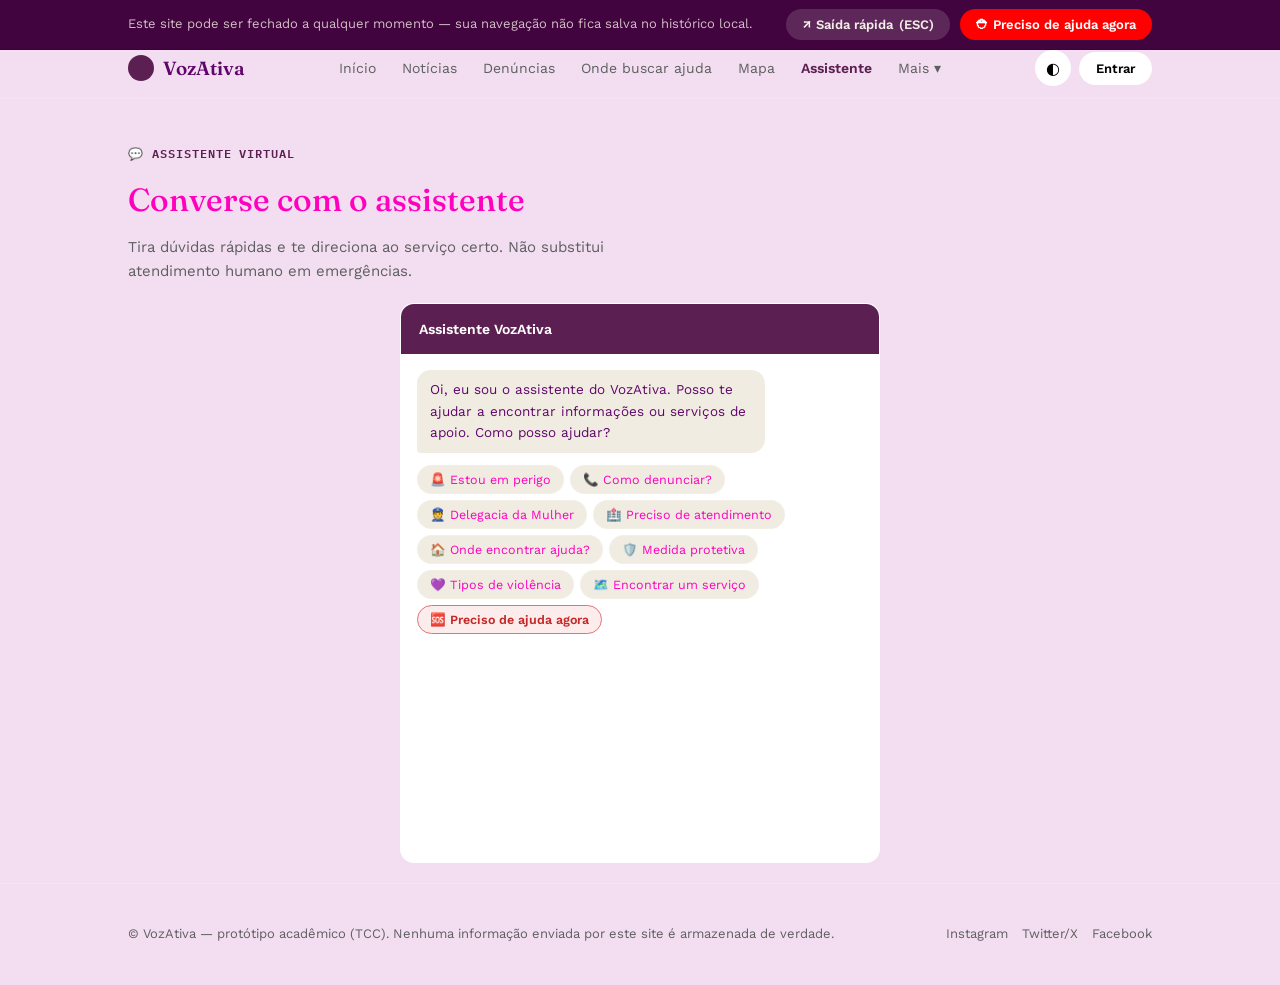
==== assistente.html @ a2886f84 "Primeiro commit precisamos alterar a aba de noticias" ====
<!DOCTYPE html>
<html lang="pt-BR">

<head>
    <meta charset="UTF-8">

    <!-- Aplica o tema salvo ANTES da página desenhar qualquer coisa,
         para não "piscar" no modo claro ao trocar de página. -->
    <script>
        (function () {
            try {
                var tema = localStorage.getItem('theme');
                if (tema === 'dark' || tema === 'light') {
                    document.documentElement.setAttribute('data-theme', tema);
                }
            } catch (e) {}
        })();
    </script>

    <meta name="viewport" content="width=device-width, initial-scale=1.0">

    <title>Assistente — VozAtiva</title>

    <link rel="preconnect" href="https://fonts.googleapis.com">
    <link rel="preconnect" href="https://fonts.gstatic.com" crossorigin>

    <link
        href="https://fonts.googleapis.com/css2?family=Fraunces:ital,opsz,wght@0,9..144,400;0,9..144,500;0,9..144,600;1,9..144,500&family=Work+Sans:wght@400;500;600;700&family=IBM+Plex+Mono:wght@500;600&display=swap"
        rel="stylesheet"
    >

    <link rel="stylesheet" href="css/common.css">
    <link rel="stylesheet" href="css/assistente.css">
</head>


<body data-page="chat">

    <!-- BARRA DE SEGURANÇA -->
    <div class="safety-bar">
        <div class="safety-inner">
            <span class="safety-msg">
                Este site pode ser fechado a qualquer momento —
                sua navegação não fica salva no histórico local.
            </span>
            <div class="safety-actions">
                <button class="btn-exit" type="button" onclick="quickExit()">
                    ↗ Saída rápida
                    <span class="shortcut">(ESC)</span>
                </button>
                <button class="btn-emergency" type="button" onclick="openEmergency()" style="background-color: red;">
                    ⛑ Preciso de ajuda agora
                </button>
            </div>
        </div>
    </div>


    <!-- NAVEGAÇÃO -->
    <nav class="mainnav">
        <div class="nav-inner">

            <div class="brand">
                <span class="brand-mark"></span>
                VozAtiva
            </div>

            <div class="nav-links" id="navLinks">
                <button type="button" data-page="home" onclick="navigateTo('home')">Início</button>
                <button type="button" data-page="noticias" onclick="navigateTo('noticias')">Notícias</button>
                <button type="button" data-page="denuncias" onclick="navigateTo('denuncias')">Denúncias</button>
                <button type="button" data-page="ajuda" onclick="navigateTo('ajuda')">Onde buscar ajuda</button>
                <button type="button" data-page="mapa" onclick="navigateTo('mapa')">Mapa</button>
                <button type="button" data-page="chat" onclick="navigateTo('chat')">Assistente</button>

                <div class="dropdown">
                    <button type="button" onclick="toggleMore(event)">Mais ▾</button>

                    <div class="dropdown-menu hidden" id="moreMenu">
                        <button type="button" data-page="psicologico" onclick="navigateTo('psicologico')">Apoio psicológico</button>
                        <button type="button" data-page="faq" onclick="navigateTo('faq')">Perguntas frequentes</button>
                        <button type="button" data-page="historias" onclick="navigateTo('historias')">Histórias de superação</button>
                        <button type="button" data-page="contatos" onclick="navigateTo('contatos')">Contatos úteis</button>
                        <button type="button" data-page="materiais" onclick="navigateTo('materiais')">Materiais educativos</button>
                        <button type="button" data-page="educacao" onclick="navigateTo('educacao')">Área educacional</button>
                        <button type="button" data-page="estatisticas" onclick="navigateTo('estatisticas')">Estatísticas</button>
                        <button type="button" data-page="campanhas" onclick="navigateTo('campanhas')">Campanhas</button>
                    </div>
                </div>
            </div>

            <div class="nav-right">
                <button class="icon-btn" id="themeBtn" type="button" onclick="toggleTheme()" aria-label="Alternar modo escuro">◐</button>
                <button class="login-btn" type="button" onclick="openLogin()">Entrar</button>
            </div>

        </div>
    </nav>


    <!-- CONTEÚDO PRINCIPAL -->
    <main class="wrap">

        <section id="page-chat" class="page">

            <div class="page-header">
                <span class="eyebrow">💬 Assistente virtual</span>
                <h2>Converse com o assistente</h2>
                <p>
                    Tira dúvidas rápidas e te direciona ao serviço certo. Não substitui
                    atendimento humano em emergências.
                </p>
            </div>


            <div class="chat-section">

                <div class="chat-mock">

                    <div class="chat-head">Assistente VozAtiva</div>

                    <div class="chat-body" id="chatBody">
                        <div class="bubble bot">
                            Oi, eu sou o assistente do VozAtiva. Posso te ajudar a
                            encontrar informações ou serviços de apoio. Como posso ajudar?
                        </div>
                    </div>

                </div>

            </div>

        </section>

    </main>


    <!-- RODAPÉ -->
    <footer>
        <div class="wrap foot-grid">
            <div>
                © VozAtiva — protótipo acadêmico (TCC).
                Nenhuma informação enviada por este site é armazenada de verdade.
            </div>
            <div class="social-links">
                <span>Instagram</span>
                <span>Twitter/X</span>
                <span>Facebook</span>
            </div>
        </div>
    </footer>


    <!-- MODAL DE EMERGÊNCIA -->
    <div id="emergencyModal" class="modal-overlay hidden">
        <div class="modal-box">
            <h3>Precisa de ajuda agora?</h3>
            <p>
                Se você está em perigo imediato, ligue para um dos números abaixo.
                É gratuito e funciona 24 horas.
            </p>

            <div class="hotline-row modal-hotlines">
                <div class="hotline">
                    <div class="num">190</div>
                    <div class="lbl">Polícia</div>
                </div>
                <div class="hotline">
                    <div class="num">180</div>
                    <div class="lbl">Central da Mulher</div>
                </div>
            </div>

            <button class="modal-close" type="button" onclick="closeModal('emergencyModal')">Fechar</button>
        </div>
    </div>


    <!-- MODAL DE LOGIN -->
    <div id="loginModal" class="modal-overlay hidden">
        <div class="modal-box">
            <h3>Entrar</h3>
            <p>
                Área do usuário — protótipo. Login permitiria salvar materiais
                favoritos e comentar nas notícias.
            </p>

            <div class="form-row">
                <label for="loginEmail">E-mail</label>
                <input id="loginEmail" type="email" placeholder="seu@email.com">
            </div>

            <div class="form-row">
                <label for="loginSenha">Senha</label>
                <input id="loginSenha" type="password" placeholder="••••••••">
            </div>

            <button class="modal-close" type="button" onclick="closeModal('loginModal')">Entrar</button>
        </div>
    </div>


    <script src="js/common.js"></script>
    <script src="js/assistente.js"></script>

</body>

</html>
---- css/common.css ----
:root{
  --ink:#ff00bf;
  --paper:#f3ddf0;
  --paper-2:#F1ECE1;
  --card:#FFFFFF;
  --teal:#5c1f51;
  --teal-deep:#42043e;
  --teal-tint:#E4F0EB;
  --amber:#ff00bf;
  --amber-tint:#F8ECD8;
  --brick:#A6332B;
  --brick-tint:#F6E2DF;
  --violet:#6B4E8E;
  --violet-tint:#ECE6F3;
  --line:rgba(255, 255, 255, 0.14);
  --text-soft:rgba(22,36,28,0.68);
  --text-faint:rgba(22,36,28,0.48);
  --radius:14px;
  --font-display:'Fraunces',serif;
  --font-body:'Work Sans',sans-serif;
  --font-mono:'IBM Plex Mono',monospace;
}

[data-theme="dark"]{
  --ink:#F3EFE6;
  --paper:#12201A;
  --paper-2:#0D1712;
  --card:#182A22;
  --teal:#ac22d5;
  --teal-deep:#5f056b;
  --teal-tint:#1B3A31;
  --amber:#bc0000;
  --amber-tint:#3A2E17;
  --brick:#E58079;
  --brick-tint:#3A1E1B;
  --violet:#B7A0D6;
  --violet-tint:#2C2440;
  --line:rgba(243,239,230,0.14);
  --text-soft:rgba(243,239,230,0.68);
  --text-faint:rgba(243,239,230,0.48);
}

*{box-sizing:border-box;}
html{scroll-behavior:smooth;}

body{
  margin:0;
  background:var(--paper);
  color:#5f056b;
  font-family:var(--font-body);
  line-height:1.6;
  transition:background .25s ease,color .25s ease;
  padding-top:96px;
}

h1,h2,h3,h4{
  font-family:var(--font-display);
  font-weight:500;
  margin:0;
  color:var(--ink);
}

p{margin:0;}
a{color:inherit;}
button{font-family:var(--font-body);cursor:pointer;}

.eyebrow{
  font-family:var(--font-mono);
  font-size:12px;
  letter-spacing:.08em;
  text-transform:uppercase;
  color:var(--teal);
  font-weight:600;
}

.wrap{max-width:1080px;margin:0 auto;padding:0 28px;}
.hidden{display:none !important;}

/* ============ BOTÕES GENÉRICOS ============ */
.btn-primary{
  background:var(--teal);
  color:#fff;
  border:none;
  border-radius:999px;
  padding:13px 24px;
  font-size:15px;
  font-weight:600;
}

.btn-secondary{
  background:transparent;
  color:var(--ink);
  border:1px solid var(--line);
  border-radius:999px;
  padding:13px 24px;
  font-size:15px;
  font-weight:600;
}

.chip-btn{
  border:1px solid var(--line);
  background:transparent;
  border-radius:999px;
  padding:5px 11px;
  font-size:12px;
  color:var(--text-soft);
}

/* ============ SAFETY BAR ============ */
.safety-bar{
  position:fixed;
  top:0;left:0;right:0;
  z-index:1000;
  background:var(--teal-deep);
  color:#F3EFE6;
  border-bottom:1px solid rgba(0,0,0,0.15);
}
.safety-inner{
  max-width:1080px;
  margin:0 auto;
  padding:9px 28px;
  display:flex;
  align-items:center;
  justify-content:space-between;
  gap:12px;
  flex-wrap:wrap;
}
.safety-msg{font-size:13px;color:rgba(243,239,230,0.8);}
.safety-actions{display:flex;gap:10px;}

.btn-exit,.btn-emergency{
  border:none;
  border-radius:999px;
  padding:8px 16px;
  font-size:13px;
  font-weight:600;
  display:inline-flex;
  align-items:center;
  gap:6px;
}
.btn-exit{background:rgba(255,255,255,0.14);color:#F3EFE6;}
.btn-exit:hover{background:rgba(255,255,255,0.24);}
.btn-emergency{background:var(--brick);color:#fff;}
.btn-emergency:hover{background:#8f2a23;}

/* ============ MAIN NAV ============ */
.mainnav{
  position:fixed;
  top:38px;left:0;right:0;
  z-index:999;
  background:var(--paper);
  border-bottom:1px solid var(--line);
}

.nav-inner{
  max-width:1080px;
  margin:0 auto;
  padding:12px 28px;
  display:flex;
  align-items:center;
  justify-content:space-between;
  gap:16px;
}

.brand{
  display:flex;
  align-items:center;
  gap:9px;
  font-family:var(--font-display);
  font-size:19px;
  font-weight:600;
}

.brand-mark{
  width:26px;height:26px;
  border-radius:50%;
  background:var(--teal);
  flex-shrink:0;
}

.nav-links{display:flex;gap:4px;flex-wrap:wrap;}

.nav-links button{
  background:none;
  border:none;
  font-size:14px;
  color:var(--text-soft);
  padding:8px 11px;
  border-radius:8px;
}
.nav-links button:hover{background:var(--teal-tint);color:var(--teal);}
.nav-links button.active{color:var(--teal);font-weight:600;}

.nav-right{display:flex;align-items:center;gap:8px;}

.icon-btn{
  width:36px;height:36px;
  border-radius:50%;
  border:1px solid var(--line);
  background:var(--card);
  display:flex;
  align-items:center;
  justify-content:center;
  font-size:16px;
}

.login-btn{
  border:1px solid var(--line);
  background:var(--card);
  border-radius:999px;
  padding:8px 16px;
  font-size:13px;
  font-weight:600;
}

.dropdown{position:relative;}
.dropdown-menu{
  position:absolute;
  top:calc(100% + 8px);
  left:0;
  background:var(--card);
  border:1px solid var(--line);
  border-radius:12px;
  padding:6px;
  min-width:200px;
  box-shadow:0 12px 28px rgba(0,0,0,0.12);
}
.dropdown-menu button{display:block;width:100%;text-align:left;}

/* ============ GRID / CARD GENÉRICOS ============ */
.grid{display:grid;gap:18px;}
.grid-4{grid-template-columns:repeat(4,1fr);}
.grid-3{grid-template-columns:repeat(3,1fr);}
.grid-2{grid-template-columns:repeat(2,1fr);}

.card{
  background:var(--card);
  border:1px solid var(--line);
  border-radius:var(--radius);
  padding:22px;
}

/* ============ CABEÇALHO DE PÁGINAS INTERNAS ============ */
.page-header{padding:44px 0 8px;}
.page-header h2{font-size:32px;margin:8px 0 10px;}
.page-header p{color:var(--text-soft);max-width:62ch;font-size:15px;}
.page-grid{margin-top:24px;}
.page-top{margin-top:12px;}
.section-top{margin-top:32px;}

/* ============ HOTLINES (usado em Denúncias e Contatos) ============ */
.hotline-row{display:flex;gap:14px;flex-wrap:wrap;margin-top:18px;}
.hotline{
  background:var(--card);
  border:1px solid var(--line);
  border-radius:12px;
  padding:16px 20px;
  min-width:150px;
}
.hotline .num{
  font-family:var(--font-mono);
  font-size:22px;
  font-weight:600;
  color:var(--teal);
}
.hotline .lbl{font-size:12.5px;color:var(--text-soft);margin-top:4px;}

/* ============ FORM-ROW (usado no modal de Login e no form de Denúncias) ============ */
.form-row{margin-bottom:16px;}
.form-row label{display:block;font-size:13px;font-weight:600;margin-bottom:6px;}
.form-row input,
.form-row select,
.form-row textarea{
  width:100%;
  border:1px solid var(--line);
  border-radius:9px;
  padding:11px 13px;
  background:var(--paper);
  color:var(--ink);
  font-family:var(--font-body);
  font-size:14px;
}
.form-row textarea{resize:vertical;min-height:100px;}
.checkbox-label{display:flex;align-items:center;gap:8px;font-weight:400 !important;}

/* ============ FOOTER ============ */
footer{border-top:1px solid var(--line);padding:40px 0;margin-top:20px;}
.foot-grid{
  display:flex;
  justify-content:space-between;
  flex-wrap:wrap;
  gap:24px;
  font-size:13px;
  color:var(--text-soft);
}
.social-links{display:flex;gap:14px;}

/* ============ MODAL (emergência / login) ============ */
.modal-overlay{
  position:fixed;
  inset:0;
  background:rgba(0,0,0,0.5);
  z-index:2000;
  display:flex;
  align-items:center;
  justify-content:center;
  padding:20px;
}
.modal-box{
  background:var(--card);
  border-radius:16px;
  padding:28px;
  max-width:420px;
  width:100%;
}
.modal-box h3{font-size:20px;margin-bottom:10px;}
.modal-box p{font-size:13.5px;color:var(--text-soft);margin-bottom:16px;}
.modal-close{
  border:none;
  background:var(--teal);
  color:#fff;
  border-radius:999px;
  padding:10px 20px;
  font-weight:600;
  font-size:13.5px;
}
.modal-hotlines{margin-top:0;}

/* ============ RESPONSIVIDADE ============ */
@media (max-width: 820px) {
  .hero-grid{grid-template-columns:1fr;}
  .grid-4{grid-template-columns:repeat(2,1fr);}
  .grid-3{grid-template-columns:repeat(2,1fr);}
  .nav-links{display:none;}
  body{padding-top:118px;}
}

@media (max-width: 520px) {
  .grid-4,.grid-3,.grid-2{grid-template-columns:1fr;}
  .hero h1{font-size:32px;}
  .comment-form{flex-direction:column;}
  .comment-form button{width:100%;}
  .map-search{flex-direction:column;}
  .map-search button{padding:11px 20px;}
  .alert-box{flex-direction:column;}
}
---- css/assistente.css ----
/* ============ CHAT ============ */
.chat-section{
  margin-top:12px;
  display:flex;
  justify-content:center;   /* centraliza o chat na página */
}

.chat-mock{
  background:var(--card);
  border:1px solid var(--line);
  border-radius:var(--radius);
  width:100%;
  max-width:480px;
  margin:0 auto;
  display:flex;
  flex-direction:column;
  height:560px;              /* altura fixa: a página não cresce mais */
  overflow:hidden;
}

.chat-head{
  background:var(--teal);
  color:#fff;
  padding:14px 18px;
  font-weight:600;
  font-size:14px;
  flex-shrink:0;
}

.chat-body{
  padding:16px;
  display:flex;
  flex-direction:column;
  gap:10px;
  flex:1;                    /* ocupa o espaço restante dentro da altura fixa */
  overflow-y:auto;           /* só aqui rola, não a página inteira */
  scroll-behavior:smooth;
}

/* barra de rolagem discreta (opcional) */
.chat-body::-webkit-scrollbar{ width:6px; }
.chat-body::-webkit-scrollbar-thumb{ background:var(--line); border-radius:3px; }

.bubble{
  max-width:78%;
  padding:9px 13px;
  border-radius:14px;
  font-size:13.5px;
  animation:bubbleIn .25s ease;
}

@keyframes bubbleIn{
  from{ opacity:0; transform:translateY(8px); }
  to{ opacity:1; transform:translateY(0); }
}

.bubble.bot{
  background:var(--paper-2);
  align-self:flex-start;
  border-bottom-left-radius:4px;
}
.bubble.user{
  background:var(--teal-tint);
  color:var(--teal-deep);
  align-self:flex-end;
  border-bottom-right-radius:4px;
}

/* botões de resposta rápida */
.quick-replies{
  display:flex;
  flex-wrap:wrap;
  gap:6px;
  padding-top:2px;
}

.quick-reply-btn{
  border:1px solid var(--line);
  background:var(--paper-2);
  color:var(--ink);
  border-radius:999px;
  padding:6px 12px;
  font-size:12.5px;
  cursor:pointer;
  transition:background .15s ease, border-color .15s ease;
}
.quick-reply-btn:hover{
  background:var(--teal-tint);
  border-color:var(--teal);
}

.quick-reply-emergencia{
  background:#fdecec;
  border-color:#e57373;
  color:#c62828;
  font-weight:600;
}
.quick-reply-emergencia:hover{
  background:#fbd6d6;
}

/* botões de ação dentro das respostas do bot (ex: "Abrir mapa") */
.chat-action-btn{
  display:inline-block;
  margin:6px 6px 0 0;
  border:none;
  background:var(--teal);
  color:#fff;
  border-radius:8px;
  padding:6px 12px;
  font-size:12.5px;
  font-weight:600;
  cursor:pointer;
}
.chat-action-btn:hover{
  filter:brightness(0.95);
}

.chat-input{
  display:flex;
  border-top:1px solid var(--line);
  flex-shrink:0;
}

.chat-input input{
  flex:1;
  border:none;
  padding:12px 16px;
  font-size:13.5px;
  background:transparent;
  color:var(--ink);
}

.chat-input button{
  border:none;
  background:transparent;
  color:var(--teal);
  font-weight:600;
  padding:0 16px;
}
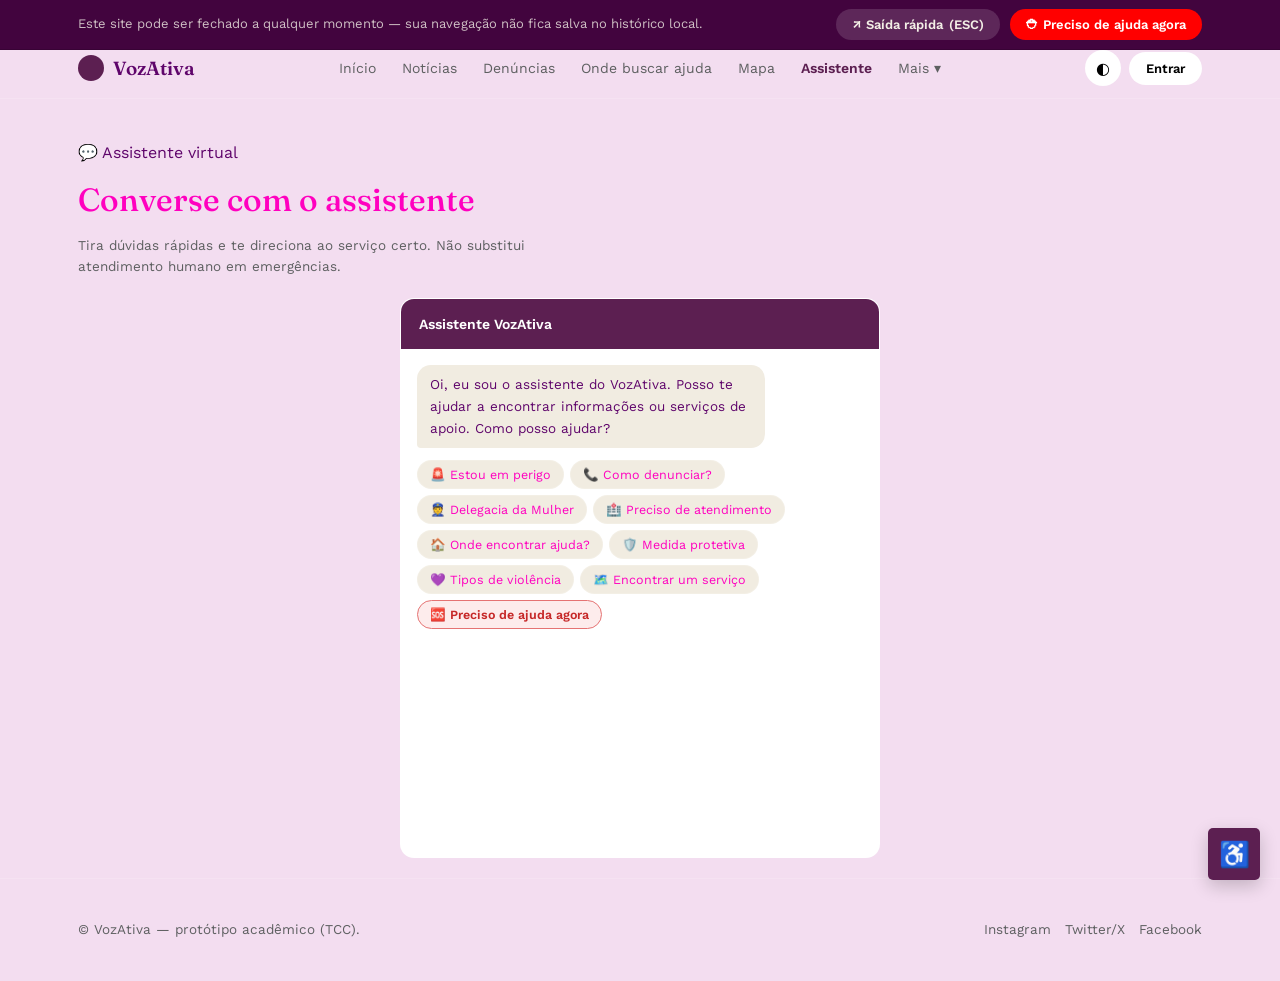
==== commit 9adc81b1: "fizemos QUASE tudo... rs AAAAAAAAAAAAAAAAAAAAAAAAAAAAAAAAAAAAAAAAAAAAAAAAAAAAAAAAAAAAAAAAAAAAAAAAAAA" ====
--- a/assistente.html
+++ b/assistente.html
@@ -31,6 +31,7 @@
 
     <link rel="stylesheet" href="css/common.css">
     <link rel="stylesheet" href="css/assistente.css">
+    <link rel="stylesheet" href="css/acessibilidade.css">
 </head>
 
 
@@ -140,7 +141,7 @@
         <div class="wrap foot-grid">
             <div>
                 © VozAtiva — protótipo acadêmico (TCC).
-                Nenhuma informação enviada por este site é armazenada de verdade.
+                
             </div>
             <div class="social-links">
                 <span>Instagram</span>
@@ -199,9 +200,33 @@
         </div>
     </div>
 
+    <!-- =====================================================
+     VLIBRAS
+===================================================== -->
+
+<div vw class="enabled">
+
+    <div vw-access-button class="active"></div>
+
+    <div vw-plugin-wrapper>
+
+        <div class="vw-plugin-top-wrapper"></div>
+
+    </div>
+
+</div>
+
+<script src="https://vlibras.gov.br/app/vlibras-plugin.js"></script>
+
+<script>
+    new window.VLibras.Widget(
+        "https://vlibras.gov.br/app"
+    );
+</script>
 
     <script src="js/common.js"></script>
     <script src="js/assistente.js"></script>
+    <script src="js/acessibilidade.js"></script>
 
 </body>
 
--- a/css/common.css
+++ b/css/common.css
@@ -1,346 +1,1626 @@
-:root{
-  --ink:#ff00bf;
-  --paper:#f3ddf0;
-  --paper-2:#F1ECE1;
-  --card:#FFFFFF;
-  --teal:#5c1f51;
-  --teal-deep:#42043e;
-  --teal-tint:#E4F0EB;
-  --amber:#ff00bf;
-  --amber-tint:#F8ECD8;
-  --brick:#A6332B;
-  --brick-tint:#F6E2DF;
-  --violet:#6B4E8E;
-  --violet-tint:#ECE6F3;
-  --line:rgba(255, 255, 255, 0.14);
-  --text-soft:rgba(22,36,28,0.68);
-  --text-faint:rgba(22,36,28,0.48);
-  --radius:14px;
-  --font-display:'Fraunces',serif;
-  --font-body:'Work Sans',sans-serif;
-  --font-mono:'IBM Plex Mono',monospace;
-}
-
-[data-theme="dark"]{
-  --ink:#F3EFE6;
-  --paper:#12201A;
-  --paper-2:#0D1712;
-  --card:#182A22;
-  --teal:#ac22d5;
-  --teal-deep:#5f056b;
-  --teal-tint:#1B3A31;
-  --amber:#bc0000;
-  --amber-tint:#3A2E17;
-  --brick:#E58079;
-  --brick-tint:#3A1E1B;
-  --violet:#B7A0D6;
-  --violet-tint:#2C2440;
-  --line:rgba(243,239,230,0.14);
-  --text-soft:rgba(243,239,230,0.68);
-  --text-faint:rgba(243,239,230,0.48);
-}
-
-*{box-sizing:border-box;}
-html{scroll-behavior:smooth;}
-
-body{
-  margin:0;
-  background:var(--paper);
-  color:#5f056b;
-  font-family:var(--font-body);
-  line-height:1.6;
-  transition:background .25s ease,color .25s ease;
-  padding-top:96px;
-}
-
-h1,h2,h3,h4{
-  font-family:var(--font-display);
-  font-weight:500;
-  margin:0;
-  color:var(--ink);
-}
-
-p{margin:0;}
-a{color:inherit;}
-button{font-family:var(--font-body);cursor:pointer;}
-
-.eyebrow{
-  font-family:var(--font-mono);
-  font-size:12px;
-  letter-spacing:.08em;
-  text-transform:uppercase;
-  color:var(--teal);
-  font-weight:600;
-}
-
-.wrap{max-width:1080px;margin:0 auto;padding:0 28px;}
-.hidden{display:none !important;}
-
-/* ============ BOTÕES GENÉRICOS ============ */
-.btn-primary{
-  background:var(--teal);
-  color:#fff;
-  border:none;
-  border-radius:999px;
-  padding:13px 24px;
-  font-size:15px;
-  font-weight:600;
-}
-
-.btn-secondary{
-  background:transparent;
-  color:var(--ink);
-  border:1px solid var(--line);
-  border-radius:999px;
-  padding:13px 24px;
-  font-size:15px;
-  font-weight:600;
-}
-
-.chip-btn{
-  border:1px solid var(--line);
-  background:transparent;
-  border-radius:999px;
-  padding:5px 11px;
-  font-size:12px;
-  color:var(--text-soft);
-}
-
-/* ============ SAFETY BAR ============ */
-.safety-bar{
-  position:fixed;
-  top:0;left:0;right:0;
-  z-index:1000;
-  background:var(--teal-deep);
-  color:#F3EFE6;
-  border-bottom:1px solid rgba(0,0,0,0.15);
-}
-.safety-inner{
-  max-width:1080px;
-  margin:0 auto;
-  padding:9px 28px;
-  display:flex;
-  align-items:center;
-  justify-content:space-between;
-  gap:12px;
-  flex-wrap:wrap;
-}
-.safety-msg{font-size:13px;color:rgba(243,239,230,0.8);}
-.safety-actions{display:flex;gap:10px;}
-
-.btn-exit,.btn-emergency{
-  border:none;
-  border-radius:999px;
-  padding:8px 16px;
-  font-size:13px;
-  font-weight:600;
-  display:inline-flex;
-  align-items:center;
-  gap:6px;
-}
-.btn-exit{background:rgba(255,255,255,0.14);color:#F3EFE6;}
-.btn-exit:hover{background:rgba(255,255,255,0.24);}
-.btn-emergency{background:var(--brick);color:#fff;}
-.btn-emergency:hover{background:#8f2a23;}
-
-/* ============ MAIN NAV ============ */
-.mainnav{
-  position:fixed;
-  top:38px;left:0;right:0;
-  z-index:999;
-  background:var(--paper);
-  border-bottom:1px solid var(--line);
-}
-
-.nav-inner{
-  max-width:1080px;
-  margin:0 auto;
-  padding:12px 28px;
-  display:flex;
-  align-items:center;
-  justify-content:space-between;
-  gap:16px;
-}
-
-.brand{
-  display:flex;
-  align-items:center;
-  gap:9px;
-  font-family:var(--font-display);
-  font-size:19px;
-  font-weight:600;
-}
-
-.brand-mark{
-  width:26px;height:26px;
-  border-radius:50%;
-  background:var(--teal);
-  flex-shrink:0;
-}
-
-.nav-links{display:flex;gap:4px;flex-wrap:wrap;}
-
-.nav-links button{
-  background:none;
-  border:none;
-  font-size:14px;
-  color:var(--text-soft);
-  padding:8px 11px;
-  border-radius:8px;
-}
-.nav-links button:hover{background:var(--teal-tint);color:var(--teal);}
-.nav-links button.active{color:var(--teal);font-weight:600;}
-
-.nav-right{display:flex;align-items:center;gap:8px;}
-
-.icon-btn{
-  width:36px;height:36px;
-  border-radius:50%;
-  border:1px solid var(--line);
-  background:var(--card);
-  display:flex;
-  align-items:center;
-  justify-content:center;
-  font-size:16px;
-}
-
-.login-btn{
-  border:1px solid var(--line);
-  background:var(--card);
-  border-radius:999px;
-  padding:8px 16px;
-  font-size:13px;
-  font-weight:600;
-}
-
-.dropdown{position:relative;}
-.dropdown-menu{
-  position:absolute;
-  top:calc(100% + 8px);
-  left:0;
-  background:var(--card);
-  border:1px solid var(--line);
-  border-radius:12px;
-  padding:6px;
-  min-width:200px;
-  box-shadow:0 12px 28px rgba(0,0,0,0.12);
-}
-.dropdown-menu button{display:block;width:100%;text-align:left;}
-
-/* ============ GRID / CARD GENÉRICOS ============ */
-.grid{display:grid;gap:18px;}
-.grid-4{grid-template-columns:repeat(4,1fr);}
-.grid-3{grid-template-columns:repeat(3,1fr);}
-.grid-2{grid-template-columns:repeat(2,1fr);}
-
-.card{
-  background:var(--card);
-  border:1px solid var(--line);
-  border-radius:var(--radius);
-  padding:22px;
-}
-
-/* ============ CABEÇALHO DE PÁGINAS INTERNAS ============ */
-.page-header{padding:44px 0 8px;}
-.page-header h2{font-size:32px;margin:8px 0 10px;}
-.page-header p{color:var(--text-soft);max-width:62ch;font-size:15px;}
-.page-grid{margin-top:24px;}
-.page-top{margin-top:12px;}
-.section-top{margin-top:32px;}
-
-/* ============ HOTLINES (usado em Denúncias e Contatos) ============ */
-.hotline-row{display:flex;gap:14px;flex-wrap:wrap;margin-top:18px;}
-.hotline{
-  background:var(--card);
-  border:1px solid var(--line);
-  border-radius:12px;
-  padding:16px 20px;
-  min-width:150px;
-}
-.hotline .num{
-  font-family:var(--font-mono);
-  font-size:22px;
-  font-weight:600;
-  color:var(--teal);
-}
-.hotline .lbl{font-size:12.5px;color:var(--text-soft);margin-top:4px;}
-
-/* ============ FORM-ROW (usado no modal de Login e no form de Denúncias) ============ */
-.form-row{margin-bottom:16px;}
-.form-row label{display:block;font-size:13px;font-weight:600;margin-bottom:6px;}
+/* =====================================================
+   VARIÁVEIS
+===================================================== */
+
+:root {
+  --ink: #ff00bf;
+  --paper: #f3ddf0;
+  --paper-2: #F1ECE1;
+  --card: #FFFFFF;
+
+  --teal: #5c1f51;
+  --teal-deep: #42043e;
+  --teal-tint: #E4F0EB;
+
+  --amber: #ff00bf;
+  --amber-tint: #F8ECD8;
+
+  --brick: #A6332B;
+  --brick-tint: #F6E2DF;
+
+  --violet: #6B4E8E;
+  --violet-tint: #ECE6F3;
+
+  --line: rgba(255, 255, 255, 0.14);
+
+  --text-soft: rgba(22, 36, 28, 0.68);
+  --text-faint: rgba(22, 36, 28, 0.48);
+
+  --radius: 14px;
+
+  --font-display: 'Fraunces', serif;
+  --font-body: 'Work Sans', sans-serif;
+  --font-mono: 'IBM Plex Mono', monospace;
+}
+
+
+/* =====================================================
+ TEMA ESCURO
+===================================================== */
+
+[data-theme="dark"] {
+  --ink: #F3EFE6;
+  --paper: #12201A;
+  --paper-2: #0D1712;
+  --card: #182A22;
+
+  --teal: #ac22d5;
+  --teal-deep: #5f056b;
+  --teal-tint: #1B3A31;
+
+  --amber: #bc0000;
+  --amber-tint: #3A2E17;
+
+  --brick: #E58079;
+  --brick-tint: #3A1E1B;
+
+  --violet: #B7A0D6;
+  --violet-tint: #2C2440;
+
+  --line: rgba(243, 239, 230, 0.14);
+
+  --text-soft: rgba(243, 239, 230, 0.68);
+  --text-faint: rgba(243, 239, 230, 0.48);
+}
+
+
+/* =====================================================
+ RESET
+===================================================== */
+
+* {
+  box-sizing: border-box;
+}
+
+html {
+  scroll-behavior: smooth;
+  max-width: 100%;
+  overflow-x: hidden;
+}
+
+body {
+  margin: 0;
+
+  background: var(--paper);
+  color: #5f056b;
+
+  font-family: var(--font-body);
+  line-height: 1.6;
+
+  transition:
+      background 0.25s ease,
+      color 0.25s ease;
+
+  max-width: 100%;
+  overflow-x: hidden;
+
+  /*
+     Não usamos mais padding-top fixo porque
+     a barra de segurança e o menu ficam no fluxo
+     da página em telas menores.
+  */
+  padding-top: 96px;
+}
+
+
+h1,
+h2,
+h3,
+h4 {
+  font-family: var(--font-display);
+  font-weight: 500;
+  margin: 0;
+  color: var(--ink);
+}
+
+p {
+  margin: 0;
+}
+
+a {
+  color: inherit;
+}
+
+button {
+  font-family: var(--font-body);
+  cursor: pointer;
+}
+
+
+/* =====================================================
+ CLASSE HIDDEN
+===================================================== */
+
+.hidden {
+  display: none !important;
+}
+
+
+/* =====================================================
+ CONTAINER
+===================================================== */
+
+.wrap {
+  width: min(1180px, calc(100% - 40px));
+  max-width: 1180px;
+
+  margin: 0 auto;
+
+  padding: 0 28px;
+}
+
+
+/* =====================================================
+ BOTÕES GENÉRICOS
+===================================================== */
+
+.btn-primary {
+  background: var(--teal);
+  color: #fff;
+
+  border: none;
+  border-radius: 999px;
+
+  padding: 13px 24px;
+
+  font-size: 15px;
+  font-weight: 600;
+}
+
+
+.btn-secondary {
+  background: transparent;
+  color: var(--ink);
+
+  border: 1px solid var(--line);
+  border-radius: 999px;
+
+  padding: 13px 24px;
+
+  font-size: 15px;
+  font-weight: 600;
+}
+
+
+.chip-btn {
+  border: 1px solid var(--line);
+
+  background: transparent;
+
+  border-radius: 999px;
+
+  padding: 5px 11px;
+
+  font-size: 12px;
+
+  color: var(--text-soft);
+}
+
+
+/* =====================================================
+ SAFETY BAR
+===================================================== */
+
+.safety-bar {
+  /*
+     Em telas grandes continua fixa no topo.
+  */
+  position: fixed;
+
+  top: 0;
+  left: 0;
+  right: 0;
+
+  z-index: 1000;
+
+  background: var(--teal-deep);
+
+  color: #F3EFE6;
+
+  border-bottom: 1px solid rgba(0, 0, 0, 0.15);
+}
+
+
+.safety-inner {
+  width: min(1180px, calc(100% - 40px));
+
+  max-width: 1180px;
+
+  margin: 0 auto;
+
+  padding: 9px 28px;
+
+  display: flex;
+
+  align-items: center;
+
+  justify-content: space-between;
+
+  gap: 12px;
+
+  flex-wrap: wrap;
+}
+
+
+.safety-msg {
+  font-size: 13px;
+
+  color: rgba(243, 239, 230, 0.8);
+}
+
+
+.safety-actions {
+  display: flex;
+
+  gap: 10px;
+
+  flex-shrink: 0;
+}
+
+
+/* =====================================================
+ BOTÕES DA SAFETY BAR
+===================================================== */
+
+.btn-exit,
+.btn-emergency {
+  border: none;
+
+  border-radius: 999px;
+
+  padding: 8px 16px;
+
+  font-size: 13px;
+
+  font-weight: 600;
+
+  display: inline-flex;
+
+  align-items: center;
+
+  justify-content: center;
+
+  gap: 6px;
+}
+
+
+.btn-exit {
+  background: rgba(255, 255, 255, 0.14);
+
+  color: #F3EFE6;
+}
+
+
+.btn-exit:hover {
+  background: rgba(255, 255, 255, 0.24);
+}
+
+
+.btn-emergency {
+  background: var(--brick);
+
+  color: #fff;
+}
+
+
+.btn-emergency:hover {
+  background: #8f2a23;
+}
+
+
+/* =====================================================
+ NAVEGAÇÃO PRINCIPAL
+===================================================== */
+
+.mainnav {
+  position: fixed;
+
+  top: 38px;
+
+  left: 0;
+  right: 0;
+
+  z-index: 999;
+
+  background: var(--paper);
+
+  border-bottom: 1px solid var(--line);
+}
+
+
+.nav-inner {
+  width: min(1180px, calc(100% - 40px));
+
+  max-width: 1180px;
+
+  margin: 0 auto;
+
+  padding: 12px 28px;
+
+  display: flex;
+
+  align-items: center;
+
+  justify-content: space-between;
+
+  gap: 16px;
+
+  min-width: 0;
+}
+
+
+/* =====================================================
+ LOGO
+===================================================== */
+
+.brand {
+  display: flex;
+
+  align-items: center;
+
+  gap: 9px;
+
+  font-family: var(--font-display);
+
+  font-size: 19px;
+
+  font-weight: 600;
+
+  flex-shrink: 0;
+}
+
+
+.brand-mark {
+  width: 26px;
+  height: 26px;
+
+  border-radius: 50%;
+
+  background: var(--teal);
+
+  flex-shrink: 0;
+}
+
+
+/* =====================================================
+ LINKS DO MENU
+===================================================== */
+
+.nav-links {
+  display: flex;
+
+  align-items: center;
+
+  justify-content: flex-end;
+
+  gap: 4px;
+
+  flex-wrap: wrap;
+
+  min-width: 0;
+}
+
+
+.nav-links button,
+.nav-links a {
+  white-space: nowrap;
+}
+
+
+.nav-links button {
+  background: none;
+
+  border: none;
+
+  font-size: 14px;
+
+  color: var(--text-soft);
+
+  padding: 8px 11px;
+
+  border-radius: 8px;
+}
+
+
+.nav-links button:hover {
+  background: var(--teal-tint);
+
+  color: var(--teal);
+}
+
+
+.nav-links button.active {
+  color: var(--teal);
+
+  font-weight: 600;
+}
+
+
+/* =====================================================
+ LADO DIREITO
+===================================================== */
+
+.nav-right {
+  display: flex;
+
+  align-items: center;
+
+  gap: 8px;
+
+  flex-shrink: 0;
+}
+
+
+.icon-btn {
+  width: 36px;
+  height: 36px;
+
+  border-radius: 50%;
+
+  border: 1px solid var(--line);
+
+  background: var(--card);
+
+  display: flex;
+
+  align-items: center;
+
+  justify-content: center;
+
+  font-size: 16px;
+}
+
+
+.login-btn {
+  border: 1px solid var(--line);
+
+  background: var(--card);
+
+  border-radius: 999px;
+
+  padding: 8px 16px;
+
+  font-size: 13px;
+
+  font-weight: 600;
+}
+
+
+/* =====================================================
+ DROPDOWN "MAIS"
+===================================================== */
+
+.dropdown {
+  position: relative;
+}
+
+
+.dropdown-menu {
+  position: absolute;
+
+  top: calc(100% + 8px);
+
+  left: 0;
+
+  background: var(--card);
+
+  border: 1px solid var(--line);
+
+  border-radius: 12px;
+
+  padding: 6px;
+
+  min-width: 200px;
+
+  box-shadow: 0 12px 28px rgba(0, 0, 0, 0.12);
+
+  z-index: 10000;
+}
+
+
+.dropdown-menu button {
+  display: block;
+
+  width: 100%;
+
+  text-align: left;
+}
+
+
+/* =====================================================
+ GRID
+===================================================== */
+
+.grid {
+  display: grid;
+
+  gap: 18px;
+}
+
+
+.grid-4 {
+  grid-template-columns: repeat(4, 1fr);
+}
+
+
+.grid-3 {
+  grid-template-columns: repeat(3, 1fr);
+}
+
+
+.grid-2 {
+  grid-template-columns: repeat(2, 1fr);
+}
+
+
+/* =====================================================
+ CARDS
+===================================================== */
+
+.card {
+  background: var(--card);
+
+  border: 1px solid var(--line);
+
+  border-radius: var(--radius);
+
+  padding: 22px;
+}
+
+
+/* =====================================================
+ CABEÇALHO DAS PÁGINAS
+===================================================== */
+
+.page-header {
+  padding: 44px 0 8px;
+}
+
+
+.page-header h2 {
+  font-size: 32px;
+
+  margin: 8px 0 10px;
+}
+
+
+.page-header p {
+  color: var(--text-soft);
+
+  max-width: 62ch;
+
+  font-size: 15px;
+}
+
+
+.page-grid {
+  margin-top: 24px;
+}
+
+
+.page-top {
+  margin-top: 12px;
+}
+
+
+.section-top {
+  margin-top: 32px;
+}
+
+
+/* =====================================================
+ HOTLINES
+===================================================== */
+
+.hotline-row {
+  display: flex;
+
+  gap: 14px;
+
+  flex-wrap: wrap;
+
+  margin-top: 18px;
+}
+
+
+.hotline {
+  background: var(--card);
+
+  border: 1px solid var(--line);
+
+  border-radius: 12px;
+
+  padding: 16px 20px;
+
+  min-width: 150px;
+}
+
+
+.hotline .num {
+  font-family: var(--font-mono);
+
+  font-size: 22px;
+
+  font-weight: 600;
+
+  color: var(--teal);
+}
+
+
+.hotline .lbl {
+  font-size: 12.5px;
+
+  color: var(--text-soft);
+
+  margin-top: 4px;
+}
+
+
+/* =====================================================
+ FORMULÁRIOS
+===================================================== */
+
+.form-row {
+  margin-bottom: 16px;
+}
+
+
+.form-row label {
+  display: block;
+
+  font-size: 13px;
+
+  font-weight: 600;
+
+  margin-bottom: 6px;
+}
+
+
 .form-row input,
 .form-row select,
-.form-row textarea{
-  width:100%;
-  border:1px solid var(--line);
-  border-radius:9px;
-  padding:11px 13px;
-  background:var(--paper);
-  color:var(--ink);
-  font-family:var(--font-body);
-  font-size:14px;
-}
-.form-row textarea{resize:vertical;min-height:100px;}
-.checkbox-label{display:flex;align-items:center;gap:8px;font-weight:400 !important;}
-
-/* ============ FOOTER ============ */
-footer{border-top:1px solid var(--line);padding:40px 0;margin-top:20px;}
-.foot-grid{
-  display:flex;
-  justify-content:space-between;
-  flex-wrap:wrap;
-  gap:24px;
-  font-size:13px;
-  color:var(--text-soft);
-}
-.social-links{display:flex;gap:14px;}
-
-/* ============ MODAL (emergência / login) ============ */
-.modal-overlay{
-  position:fixed;
-  inset:0;
-  background:rgba(0,0,0,0.5);
-  z-index:2000;
-  display:flex;
-  align-items:center;
-  justify-content:center;
-  padding:20px;
-}
-.modal-box{
-  background:var(--card);
-  border-radius:16px;
-  padding:28px;
-  max-width:420px;
-  width:100%;
-}
-.modal-box h3{font-size:20px;margin-bottom:10px;}
-.modal-box p{font-size:13.5px;color:var(--text-soft);margin-bottom:16px;}
-.modal-close{
-  border:none;
-  background:var(--teal);
-  color:#fff;
-  border-radius:999px;
-  padding:10px 20px;
-  font-weight:600;
-  font-size:13.5px;
-}
-.modal-hotlines{margin-top:0;}
-
-/* ============ RESPONSIVIDADE ============ */
-@media (max-width: 820px) {
-  .hero-grid{grid-template-columns:1fr;}
-  .grid-4{grid-template-columns:repeat(2,1fr);}
-  .grid-3{grid-template-columns:repeat(2,1fr);}
-  .nav-links{display:none;}
-  body{padding-top:118px;}
-}
-
-@media (max-width: 520px) {
-  .grid-4,.grid-3,.grid-2{grid-template-columns:1fr;}
-  .hero h1{font-size:32px;}
-  .comment-form{flex-direction:column;}
-  .comment-form button{width:100%;}
-  .map-search{flex-direction:column;}
-  .map-search button{padding:11px 20px;}
-  .alert-box{flex-direction:column;}
-}
+.form-row textarea {
+  width: 100%;
+
+  border: 1px solid var(--line);
+
+  border-radius: 9px;
+
+  padding: 11px 13px;
+
+  background: var(--paper);
+
+  color: var(--ink);
+
+  font-family: var(--font-body);
+
+  font-size: 14px;
+}
+
+
+.form-row textarea {
+  resize: vertical;
+
+  min-height: 100px;
+}
+
+
+.checkbox-label {
+  display: flex;
+
+  align-items: center;
+
+  gap: 8px;
+
+  font-weight: 400 !important;
+}
+
+
+/* =====================================================
+ FOOTER
+===================================================== */
+
+footer {
+  border-top: 1px solid var(--line);
+
+  padding: 40px 0;
+
+  margin-top: 20px;
+}
+
+
+.foot-grid {
+  display: flex;
+
+  justify-content: space-between;
+
+  flex-wrap: wrap;
+
+  gap: 24px;
+
+  font-size: 13px;
+
+  color: var(--text-soft);
+}
+
+
+.social-links {
+  display: flex;
+
+  gap: 14px;
+}
+
+
+/* =====================================================
+ MODAIS
+===================================================== */
+
+.modal-overlay {
+  position: fixed;
+
+  inset: 0;
+
+  background: rgba(0, 0, 0, 0.5);
+
+  z-index: 2000;
+
+  display: flex;
+
+  align-items: center;
+
+  justify-content: center;
+
+  padding: 20px;
+}
+
+
+.modal-box {
+  background: var(--card);
+
+  border-radius: 16px;
+
+  padding: 28px;
+
+  max-width: 420px;
+
+  width: 100%;
+}
+
+
+.modal-box h3 {
+  font-size: 20px;
+
+  margin-bottom: 10px;
+}
+
+
+.modal-box p {
+  font-size: 13.5px;
+
+  color: var(--text-soft);
+
+  margin-bottom: 16px;
+}
+
+
+.modal-close {
+  border: none;
+
+  background: var(--teal);
+
+  color: #fff;
+
+  border-radius: 999px;
+
+  padding: 10px 20px;
+
+  font-weight: 600;
+
+  font-size: 13.5px;
+}
+
+
+.modal-hotlines {
+  margin-top: 0;
+}
+
+
+/* =====================================================
+ BOTÃO HAMBÚRGUER
+===================================================== */
+
+.menu-hamburguer {
+  display: none;
+
+  background: transparent;
+
+  border: none;
+
+  color: var(--ink);
+
+  font-size: 28px;
+
+  line-height: 1;
+
+  cursor: pointer;
+
+  padding: 8px;
+
+  width: 44px;
+
+  height: 44px;
+
+  align-items: center;
+
+  justify-content: center;
+
+  flex-shrink: 0;
+}
+
+
+/* =====================================================
+ RESPONSIVIDADE - TABLET
+===================================================== */
+
+@media (max-width: 1100px) {
+
+  .nav-inner {
+      gap: 10px;
+  }
+
+  .nav-links {
+      gap: 2px;
+  }
+
+  .nav-links button {
+      font-size: 13px;
+
+      padding: 7px 8px;
+  }
+
+  .login-btn {
+      padding: 8px 12px;
+  }
+}
+
+
+/* =====================================================
+ RESPONSIVIDADE - ATÉ 900PX
+===================================================== */
+
+@media (max-width: 900px) {
+
+  /*
+     A barra deixa de ser fixed.
+     Isso impede que ela fique sobre a navegação.
+  */
+
+  .safety-bar {
+      position: relative;
+
+      width: 100%;
+  }
+
+
+  /*
+     O menu também deixa de usar top:38px.
+     Ele fica logo depois da safety bar.
+  */
+
+  .mainnav {
+      position: sticky;
+
+      top: 0;
+
+      left: auto;
+      right: auto;
+
+      z-index: 999;
+  }
+
+
+  /*
+     Retira o espaço antigo que existia
+     por causa das barras fixed.
+  */
+
+  body {
+      padding-top: 0;
+  }
+
+
+  /*
+     Safety bar
+  */
+
+  .safety-inner {
+      width: 100%;
+
+      max-width: none;
+
+      padding: 10px 18px;
+
+      gap: 10px;
+  }
+
+
+  /*
+     Navegação
+  */
+
+  .nav-inner {
+      width: 100%;
+
+      max-width: none;
+
+      padding: 10px 18px;
+
+      gap: 8px;
+  }
+
+
+  /*
+     Logo fica à esquerda
+  */
+
+  .brand {
+      margin-right: auto;
+  }
+
+
+  /*
+     Mostra o hambúrguer
+  */
+
+  .menu-hamburguer {
+      display: flex;
+  }
+
+
+  /*
+     Links ficam escondidos
+     até clicar no hambúrguer.
+  */
+
+  .mainnav .nav-links {
+      display: none;
+
+      position: absolute;
+
+      top: 100%;
+
+      left: 0;
+      right: 0;
+
+      width: 100%;
+
+      flex-direction: column;
+
+      align-items: stretch;
+
+      gap: 4px;
+
+      padding: 10px;
+
+      background: var(--paper);
+
+      border-top: 1px solid var(--line);
+
+      box-shadow:
+          0 8px 20px rgba(0, 0, 0, 0.15);
+
+      z-index: 9999;
+
+      max-height: calc(100vh - 80px);
+
+      overflow-y: auto;
+  }
+
+
+  /*
+     Menu aberto
+  */
+
+  .mainnav .nav-links.menu-aberto {
+      display: flex;
+  }
+
+
+  /*
+     Botões do menu
+  */
+
+  .mainnav .nav-links > button {
+      width: 100%;
+
+      text-align: left;
+
+      padding: 13px 16px;
+
+      border-radius: 8px;
+
+      font-size: 14px;
+  }
+
+
+  /*
+     Dropdown MAIS
+  */
+
+  .mainnav .nav-links .dropdown {
+      width: 100%;
+  }
+
+
+  .mainnav .nav-links .mais-btn {
+      width: 100%;
+
+      text-align: left;
+
+      padding: 13px 16px;
+
+      border-radius: 8px;
+
+      font-size: 14px;
+  }
+
+
+  /*
+     Dropdown interno
+  */
+
+  .mainnav .nav-links .dropdown-menu {
+      position: static;
+
+      width: 100%;
+
+      margin-top: 3px;
+
+      padding: 5px;
+
+      box-shadow: none;
+
+      border-radius: 8px;
+  }
+
+
+  .mainnav .nav-links .dropdown-menu button {
+      width: 100%;
+
+      text-align: left;
+
+      padding: 11px 24px;
+  }
+
+
+  /*
+     Lado direito
+  */
+
+  .nav-right {
+      display: flex;
+
+      align-items: center;
+
+      gap: 6px;
+
+      flex-shrink: 0;
+  }
+
+
+  .icon-btn {
+      width: 40px;
+
+      height: 40px;
+  }
+
+
+  .login-btn {
+      padding: 8px 12px;
+  }
+
+
+  /*
+     Conteúdo
+  */
+
+  .hero-grid {
+      grid-template-columns: 1fr;
+  }
+
+
+  .grid-4 {
+      grid-template-columns: repeat(2, 1fr);
+  }
+
+
+  .grid-3 {
+      grid-template-columns: repeat(2, 1fr);
+  }
+}
+
+
+/* =====================================================
+ CELULAR - ATÉ 600PX
+===================================================== */
+
+@media (max-width: 600px) {
+
+  /*
+     Barra de segurança
+  */
+
+  .safety-inner {
+      padding: 12px 14px;
+
+      flex-direction: column;
+
+      align-items: stretch;
+
+      gap: 10px;
+  }
+
+
+  .safety-msg {
+      font-size: 12px;
+
+      line-height: 1.4;
+  }
+
+
+  .safety-actions {
+      width: 100%;
+
+      display: flex;
+
+      gap: 8px;
+  }
+
+
+  .btn-exit,
+  .btn-emergency {
+      flex: 1;
+
+      padding: 10px 8px;
+
+      font-size: 12px;
+
+      justify-content: center;
+  }
+
+
+  /*
+     Navegação
+  */
+
+  .nav-inner {
+      padding: 8px 12px;
+
+      gap: 6px;
+  }
+
+
+  .brand {
+      font-size: 18px;
+  }
+
+
+  .brand-mark {
+      width: 24px;
+
+      height: 24px;
+  }
+
+
+  .menu-hamburguer {
+      width: 42px;
+
+      height: 42px;
+
+      font-size: 26px;
+  }
+
+
+  .icon-btn {
+      width: 38px;
+
+      height: 38px;
+  }
+
+
+  .login-btn {
+      padding: 7px 10px;
+
+      font-size: 12px;
+  }
+
+
+  /*
+     Conteúdo
+  */
+
+  .wrap {
+      width: calc(100% - 24px);
+
+      padding: 0 12px;
+  }
+
+
+  .grid-4,
+  .grid-3,
+  .grid-2 {
+      grid-template-columns: 1fr;
+  }
+
+
+  .hero h1 {
+      font-size: clamp(30px, 9vw, 44px);
+  }
+
+
+  .hero p.lede {
+      font-size: clamp(15px, 4vw, 17px);
+  }
+
+
+  img {
+      max-width: 100%;
+
+      height: auto;
+  }
+
+
+  .comment-form {
+      flex-direction: column;
+  }
+
+
+  .comment-form button {
+      width: 100%;
+  }
+
+
+  .map-search {
+      flex-direction: column;
+  }
+
+
+  .map-search button {
+      padding: 11px 20px;
+  }
+
+
+  .alert-box {
+      flex-direction: column;
+  }
+}
+
+
+/* =====================================================
+ CELULAR MUITO PEQUENO - ATÉ 400PX
+===================================================== */
+
+@media (max-width: 400px) {
+
+  .safety-inner {
+      padding: 10px 10px;
+  }
+
+
+  .safety-actions {
+      flex-direction: column;
+  }
+
+
+  .btn-exit,
+  .btn-emergency {
+      width: 100%;
+  }
+
+
+  .nav-inner {
+      padding-left: 8px;
+
+      padding-right: 8px;
+  }
+
+
+  .brand {
+      font-size: 17px;
+  }
+
+
+  .login-btn {
+      padding: 7px 9px;
+
+      font-size: 11px;
+  }
+
+
+  .icon-btn {
+      width: 36px;
+
+      height: 36px;
+  }
+
+
+  .menu-hamburguer {
+      width: 38px;
+
+      height: 38px;
+
+      font-size: 24px;
+  }
+}
+
+/* =========================================================
+   MENU RESPONSIVO - VOZATIVA
+   ========================================================= */
+
+/* Botão do menu mobile */
+.menu-toggle {
+  display: none;
+  border: 0;
+  background: transparent;
+  color: inherit;
+  font-size: 28px;
+  line-height: 1;
+  padding: 8px;
+  cursor: pointer;
+  align-items: center;
+  justify-content: center;
+}
+
+/* Mantém o menu funcionando normalmente no computador */
+.nav-links {
+  display: flex;
+  align-items: center;
+}
+
+/* =========================================================
+ TABLET / CELULAR
+ ========================================================= */
+
+@media (max-width: 900px) {
+
+  /* Barra de segurança não fica por cima do conteúdo */
+  .safety-bar {
+      position: relative !important;
+      z-index: 1000;
+  }
+
+  .safety-inner {
+      flex-wrap: wrap;
+      gap: 10px;
+  }
+
+  .safety-actions {
+      flex-wrap: wrap;
+  }
+
+  /* Navegação fica fixa no topo */
+  .mainnav {
+      position: sticky !important;
+      top: 0;
+      z-index: 999;
+  }
+
+  .nav-inner {
+      position: relative;
+  }
+
+  /* Mostra botão hambúrguer */
+  .menu-toggle {
+      display: flex;
+      order: 2;
+  }
+
+  /* Mantém marca à esquerda */
+  .brand {
+      order: 1;
+  }
+
+  /* Botões de tema/login */
+  .nav-right {
+      order: 3;
+      display: flex;
+      align-items: center;
+      gap: 6px;
+  }
+
+  /*
+     O menu começa escondido no celular.
+     Ele será aberto pelo JavaScript.
+  */
+  .nav-links {
+      display: none !important;
+
+      position: absolute;
+      top: calc(100% + 8px);
+      left: 0;
+      right: 0;
+
+      flex-direction: column;
+      align-items: stretch;
+
+      padding: 12px;
+
+      background: var(--card, #ffffff);
+      border: 1px solid rgba(0, 0, 0, 0.12);
+      border-radius: 14px;
+
+      box-shadow: 0 10px 30px rgba(0, 0, 0, 0.12);
+
+      max-height: calc(100vh - 100px);
+      overflow-y: auto;
+
+      z-index: 2000;
+  }
+
+  /* Menu aberto */
+  .nav-links.menu-aberto {
+      display: flex !important;
+  }
+
+  .nav-links > button,
+  .nav-links .dropdown > button {
+      width: 100%;
+      text-align: left;
+      padding: 13px 14px;
+      border-radius: 8px;
+  }
+
+  /* Dropdown do "Mais" */
+  .dropdown {
+      width: 100%;
+  }
+
+  .dropdown-menu {
+      position: static !important;
+      width: 100%;
+      margin-top: 5px;
+      box-shadow: none !important;
+  }
+
+  .dropdown-menu button {
+      width: 100%;
+      text-align: left;
+  }
+
+  /* Segurança */
+  .safety-msg {
+      line-height: 1.4;
+  }
+
+  /* Ajustes gerais */
+  .wrap {
+      width: 100%;
+      max-width: 100%;
+      padding-left: 16px;
+      padding-right: 16px;
+  }
+}
+
+/* =========================================================
+ CELULARES
+ ========================================================= */
+
+@media (max-width: 600px) {
+
+  .safety-inner {
+      flex-direction: column;
+      align-items: stretch;
+  }
+
+  .safety-actions {
+      display: flex;
+      width: 100%;
+      flex-direction: column;
+  }
+
+  .safety-actions button {
+      width: 100%;
+  }
+
+  .nav-inner {
+      min-height: 60px;
+  }
+
+  .brand {
+      font-size: 18px;
+  }
+
+  .nav-right .login-btn {
+      padding: 8px 10px;
+  }
+
+  .nav-right .icon-btn {
+      padding: 8px;
+  }
+
+  .menu-toggle {
+      font-size: 26px;
+  }
+
+  .page-header h2 {
+      font-size: 28px;
+      line-height: 1.15;
+  }
+
+  .page-header p {
+      font-size: 15px;
+  }
+
+  /* Mapa */
+  #map {
+      height: 350px !important;
+  }
+
+  .map-search {
+      display: flex;
+      flex-wrap: wrap;
+      gap: 8px;
+  }
+
+  .map-search input {
+      width: 100%;
+      flex: 1 1 100%;
+  }
+
+  .map-search button {
+      flex: 1;
+  }
+
+  .map-filters {
+      display: flex;
+      flex-wrap: wrap;
+      gap: 8px;
+  }
+
+  .map-filter {
+      flex: 1;
+      min-width: 100px;
+  }
+
+  /* Denúncias */
+  .hotline-row {
+      grid-template-columns: 1fr !important;
+  }
+
+  .form-box {
+      width: 100%;
+  }
+
+  textarea {
+      min-height: 150px;
+  }
+
+  /* Assistente */
+  .chat-section {
+      width: 100%;
+  }
+
+  .chat-mock {
+      width: 100%;
+  }
+
+  /* Notícias */
+  .grid-3 {
+      grid-template-columns: 1fr !important;
+  }
+
+  /* Modais */
+  .modal-box {
+      width: calc(100% - 30px);
+      max-height: 90vh;
+      overflow-y: auto;
+  }
+
+  footer {
+      margin-top: 30px;
+  }
+
+  .foot-grid {
+      grid-template-columns: 1fr !important;
+      gap: 20px;
+  }
+}
--- a/css/acessibilidade.css
+++ b/css/acessibilidade.css
@@ -0,0 +1,503 @@
+/* =========================================================
+   ACESSIBILIDADE - VOZATIVA
+   ========================================================= */
+
+.accessibility-button {
+    position: fixed;
+    right: 20px;
+    bottom: 20px;
+    z-index: 5000;
+
+    width: 52px;
+    height: 52px;
+
+    border: none;
+    border-radius: 5px;
+
+    background: var(--teal);
+    color: #fff;
+
+    font-size: 25px;
+    cursor: pointer;
+
+    display: flex;
+    align-items: center;
+    justify-content: center;
+
+    box-shadow: 0 6px 18px rgba(0, 0, 0, 0.20);
+
+    transition: transform .2s ease, background .2s ease;
+}
+
+.accessibility-button:hover {
+    transform: scale(1.08);
+    background: var(--teal-deep);
+}
+
+.accessibility-button:focus-visible {
+    outline: 3px solid var(--amber);
+    outline-offset: 3px;
+}
+
+
+/* =========================================================
+   PAINEL
+   ========================================================= */
+
+.accessibility-panel {
+    position: fixed;
+
+    right: 20px;
+    bottom: 84px;
+
+    z-index: 4999;
+
+    width: 320px;
+    max-width: calc(100vw - 30px);
+
+    max-height: calc(100vh - 110px);
+
+    overflow-y: auto;
+    overflow-x: hidden;
+
+    background: var(--card);
+    color: var(--ink);
+
+    border: 1px solid var(--line);
+    border-radius: 16px;
+
+    padding: 20px;
+
+    box-shadow: 0 14px 35px rgba(0, 0, 0, 0.20);
+
+    display: none;
+}
+
+
+/* Quando aberto */
+
+.accessibility-panel.open {
+    display: block;
+}
+
+
+/* Barra de rolagem */
+
+.accessibility-panel::-webkit-scrollbar {
+    width: 8px;
+}
+
+.accessibility-panel::-webkit-scrollbar-track {
+    background: var(--paper);
+    border-radius: 10px;
+}
+
+.accessibility-panel::-webkit-scrollbar-thumb {
+    background: var(--teal);
+    border-radius: 10px;
+}
+
+.accessibility-panel::-webkit-scrollbar-thumb:hover {
+    background: var(--teal-deep);
+}
+
+
+/* =========================================================
+   CABEÇALHO
+   ========================================================= */
+
+.accessibility-header {
+    display: flex;
+    align-items: center;
+    justify-content: space-between;
+
+    gap: 10px;
+
+    margin-bottom: 16px;
+}
+
+.accessibility-header h3 {
+    margin: 0;
+
+    font-family: var(--font-display);
+    font-size: 20px;
+
+    color: var(--ink);
+}
+
+.accessibility-close {
+    width: 32px;
+    height: 32px;
+
+    border: none;
+    border-radius: 50%;
+
+    background: var(--paper-2);
+    color: var(--ink);
+
+    cursor: pointer;
+
+    font-size: 18px;
+
+    display: flex;
+    align-items: center;
+    justify-content: center;
+
+    flex-shrink: 0;
+}
+
+.accessibility-close:hover {
+    background: var(--teal-tint);
+    color: var(--teal);
+}
+
+
+/* =========================================================
+   DESCRIÇÃO
+   ========================================================= */
+
+.accessibility-description {
+    font-size: 13px;
+    line-height: 1.5;
+
+    color: var(--text-soft);
+
+    margin-bottom: 16px;
+}
+
+
+/* =========================================================
+   SEÇÕES
+   ========================================================= */
+
+.accessibility-section {
+    padding-top: 14px;
+    margin-top: 14px;
+
+    border-top: 1px solid var(--line);
+}
+
+.accessibility-section-title {
+    display: block;
+
+    margin-bottom: 8px;
+
+    font-family: var(--font-mono);
+    font-size: 11px;
+
+    text-transform: uppercase;
+    letter-spacing: .06em;
+
+    color: var(--teal);
+
+    font-weight: 600;
+}
+
+
+/* =========================================================
+   BOTÕES
+   ========================================================= */
+
+.accessibility-options {
+    display: grid;
+    gap: 9px;
+}
+
+.accessibility-option {
+    width: 100%;
+    min-height: 44px;
+
+    border: 1px solid var(--line);
+    border-radius: 10px;
+
+    background: var(--paper);
+    color: var(--ink);
+
+    padding: 10px 12px;
+
+    font-family: var(--font-body);
+    font-size: 13px;
+    font-weight: 600;
+
+    cursor: pointer;
+
+    display: flex;
+    align-items: center;
+    gap: 10px;
+
+    text-align: left;
+
+    transition:
+        background .2s ease,
+        border-color .2s ease,
+        transform .15s ease;
+}
+
+.accessibility-option:hover {
+    background: var(--teal-tint);
+    border-color: var(--teal);
+    transform: translateY(-1px);
+}
+
+.accessibility-option:focus-visible {
+    outline: 3px solid var(--amber);
+    outline-offset: 2px;
+}
+
+.accessibility-option.active {
+    background: var(--teal);
+    color: #fff;
+    border-color: var(--teal);
+}
+
+.accessibility-option .accessibility-icon {
+    width: 25px;
+
+    font-size: 18px;
+
+    flex-shrink: 0;
+
+    text-align: center;
+}
+
+
+/* =========================================================
+   TAMANHO DA FONTE
+   ========================================================= */
+
+.accessibility-font-controls {
+    display: grid;
+
+    grid-template-columns: 1fr 1fr 1fr;
+
+    gap: 7px;
+}
+
+.accessibility-font-controls button {
+    min-height: 42px;
+
+    border: 1px solid var(--line);
+    border-radius: 9px;
+
+    background: var(--paper);
+    color: var(--ink);
+
+    cursor: pointer;
+
+    font-family: var(--font-body);
+    font-size: 16px;
+    font-weight: 600;
+}
+
+.accessibility-font-controls button:hover {
+    background: var(--teal-tint);
+    border-color: var(--teal);
+}
+
+.accessibility-font-controls button:focus-visible {
+    outline: 3px solid var(--amber);
+}
+
+
+/* =========================================================
+   TAMANHO DOS TEXTOS DO SITE
+   ========================================================= */
+
+/*
+   Em vez de depender apenas do font-size do HTML,
+   usamos uma variável global.
+*/
+
+html {
+    --accessibility-scale: 1;
+}
+
+
+/* Textos */
+
+body {
+    font-size: calc(16px * var(--accessibility-scale));
+}
+
+
+/* Títulos */
+
+h1 {
+    font-size: calc(2em * var(--accessibility-scale));
+}
+
+h2 {
+    font-size: calc(1.75em * var(--accessibility-scale));
+}
+
+h3 {
+    font-size: calc(1.5em * var(--accessibility-scale));
+}
+
+h4 {
+    font-size: calc(1.1em * var(--accessibility-scale));
+}
+
+
+/*
+   Elementos de texto do site
+*/
+
+p,
+li,
+label,
+input,
+textarea,
+select,
+button,
+a {
+    font-size: calc(1em * var(--accessibility-scale));
+}
+
+
+/*
+   Alguns elementos do VozAtiva possuem tamanhos
+   próprios no common.css.
+   Estes recebem o aumento também.
+*/
+
+.hero p.lede {
+    font-size: calc(17px * var(--accessibility-scale));
+}
+
+.news-body p,
+.qcard p,
+.page-header p,
+.stat-lbl,
+.footer,
+.foot-grid {
+    font-size: calc(13.5px * var(--accessibility-scale));
+}
+
+
+/* =========================================================
+   ESPAÇAMENTO
+   ========================================================= */
+
+html.accessibility-spacing p,
+html.accessibility-spacing li,
+html.accessibility-spacing label,
+html.accessibility-spacing button,
+html.accessibility-spacing input,
+html.accessibility-spacing textarea,
+html.accessibility-spacing select {
+    letter-spacing: .04em;
+    word-spacing: .10em;
+    line-height: 1.9;
+}
+
+
+/* =========================================================
+   CONTRASTE
+   ========================================================= */
+
+html.accessibility-contrast body {
+    filter: contrast(1.15);
+}
+
+
+/* =========================================================
+   REDUZIR ANIMAÇÕES
+   ========================================================= */
+
+html.accessibility-no-motion *,
+html.accessibility-no-motion *::before,
+html.accessibility-no-motion *::after {
+    animation-duration: 0.01ms !important;
+    animation-iteration-count: 1 !important;
+
+    transition-duration: 0.01ms !important;
+
+    scroll-behavior: auto !important;
+}
+
+
+/* =========================================================
+   LEITURA
+   ========================================================= */
+
+.accessibility-reading {
+    position: fixed;
+
+    left: 50%;
+    bottom: 20px;
+
+    transform: translateX(-50%);
+
+    z-index: 6000;
+
+    background: var(--teal-deep);
+    color: #F3EFE6;
+
+    border-radius: 999px;
+
+    padding: 9px 18px;
+
+    font-size: 13px;
+    font-weight: 600;
+
+    box-shadow: 0 6px 18px rgba(0, 0, 0, .2);
+
+    display: none;
+}
+
+.accessibility-reading.show {
+    display: block;
+}
+
+
+/* Texto que está sendo lido */
+
+.accessibility-reading-highlight {
+    outline: 2px solid var(--amber) !important;
+    outline-offset: 3px !important;
+}
+
+
+/* =========================================================
+   FOCO PELO TECLADO
+   ========================================================= */
+
+body.accessibility-keyboard *:focus-visible {
+    outline: 3px solid var(--amber);
+    outline-offset: 3px;
+}
+
+
+/* =========================================================
+   RESPONSIVIDADE
+   ========================================================= */
+
+@media (max-width: 520px) {
+
+    .accessibility-button {
+        right: 14px;
+        bottom: 14px;
+
+        width: 48px;
+        height: 48px;
+
+        font-size: 22px;
+    }
+
+    .accessibility-panel {
+        right: 14px;
+        bottom: 72px;
+
+        width: calc(100vw - 28px);
+
+        max-height: calc(100vh - 90px);
+
+        overflow-y: auto;
+    }
+
+    .accessibility-reading {
+        max-width: 80vw;
+        text-align: center;
+    }
+}
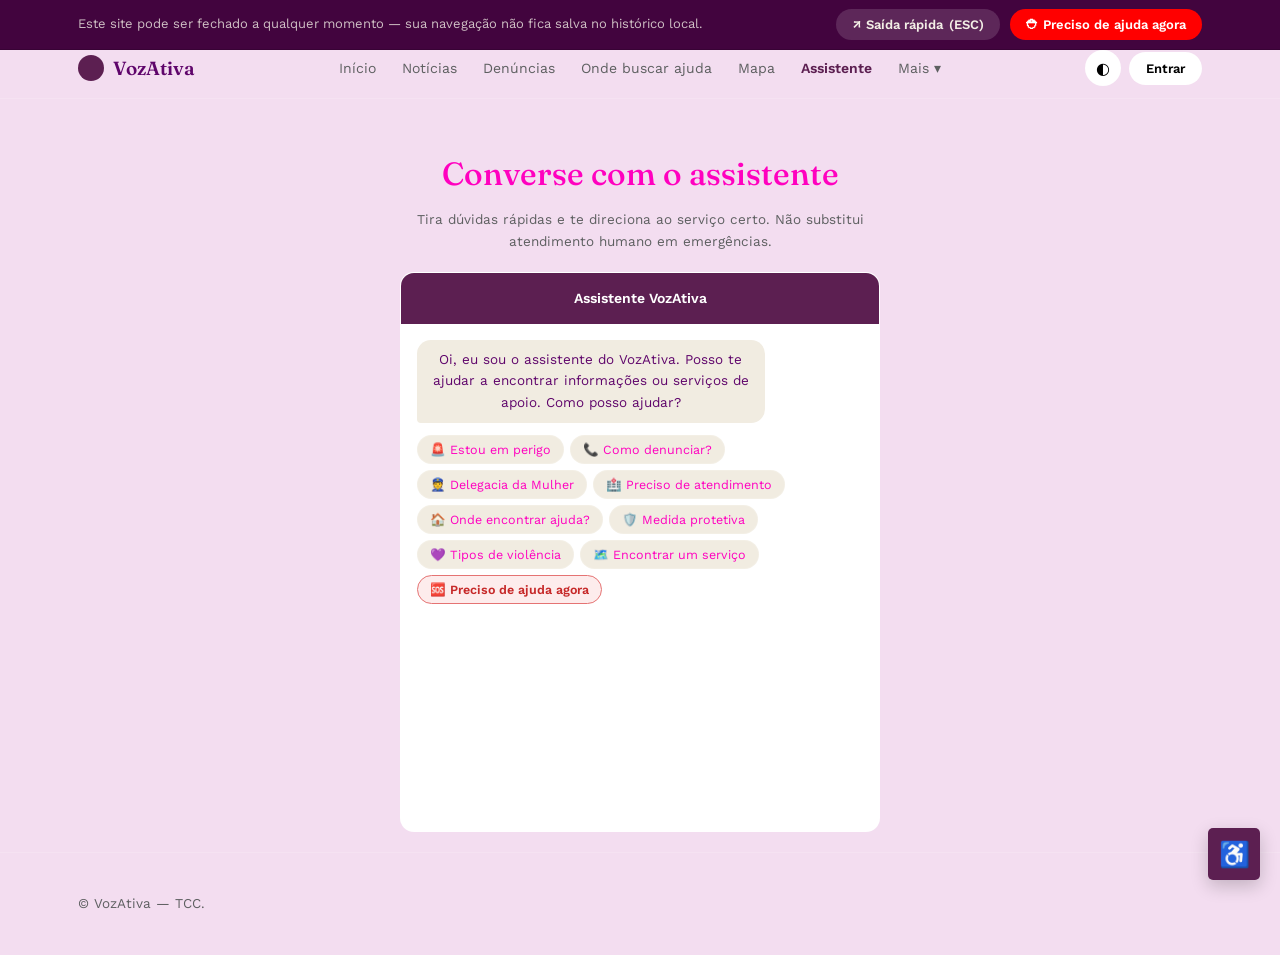
==== commit fd5ad365: "commit sla AMEM só falta a bosta do banco de dados AAAAAAAAAAAA" ====
--- a/assistente.html
+++ b/assistente.html
@@ -98,14 +98,13 @@
         </div>
     </nav>
 
-
+<Center>
     <!-- CONTEÚDO PRINCIPAL -->
     <main class="wrap">
 
         <section id="page-chat" class="page">
 
             <div class="page-header">
-                <span class="eyebrow">💬 Assistente virtual</span>
                 <h2>Converse com o assistente</h2>
                 <p>
                     Tira dúvidas rápidas e te direciona ao serviço certo. Não substitui
@@ -140,13 +139,8 @@
     <footer>
         <div class="wrap foot-grid">
             <div>
-                © VozAtiva — protótipo acadêmico (TCC).
+                © VozAtiva — TCC.
                 
-            </div>
-            <div class="social-links">
-                <span>Instagram</span>
-                <span>Twitter/X</span>
-                <span>Facebook</span>
             </div>
         </div>
     </footer>
